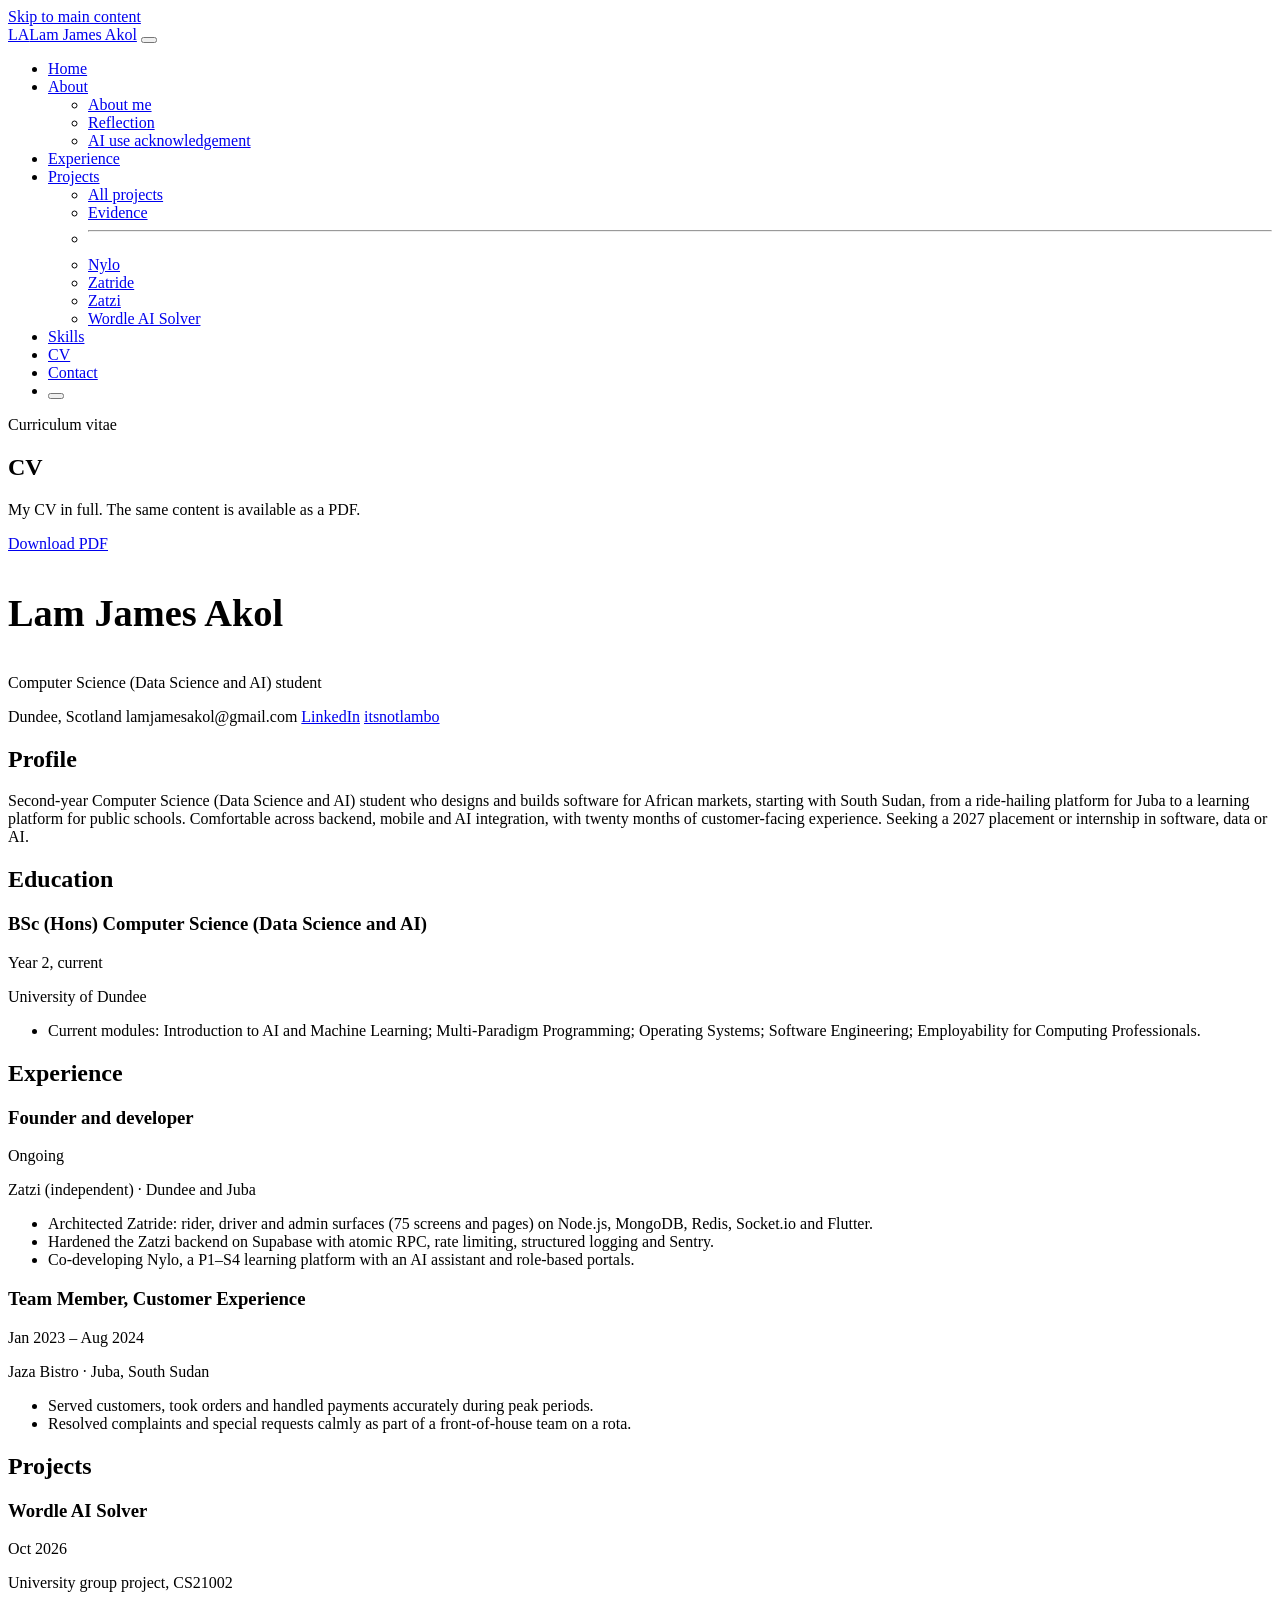
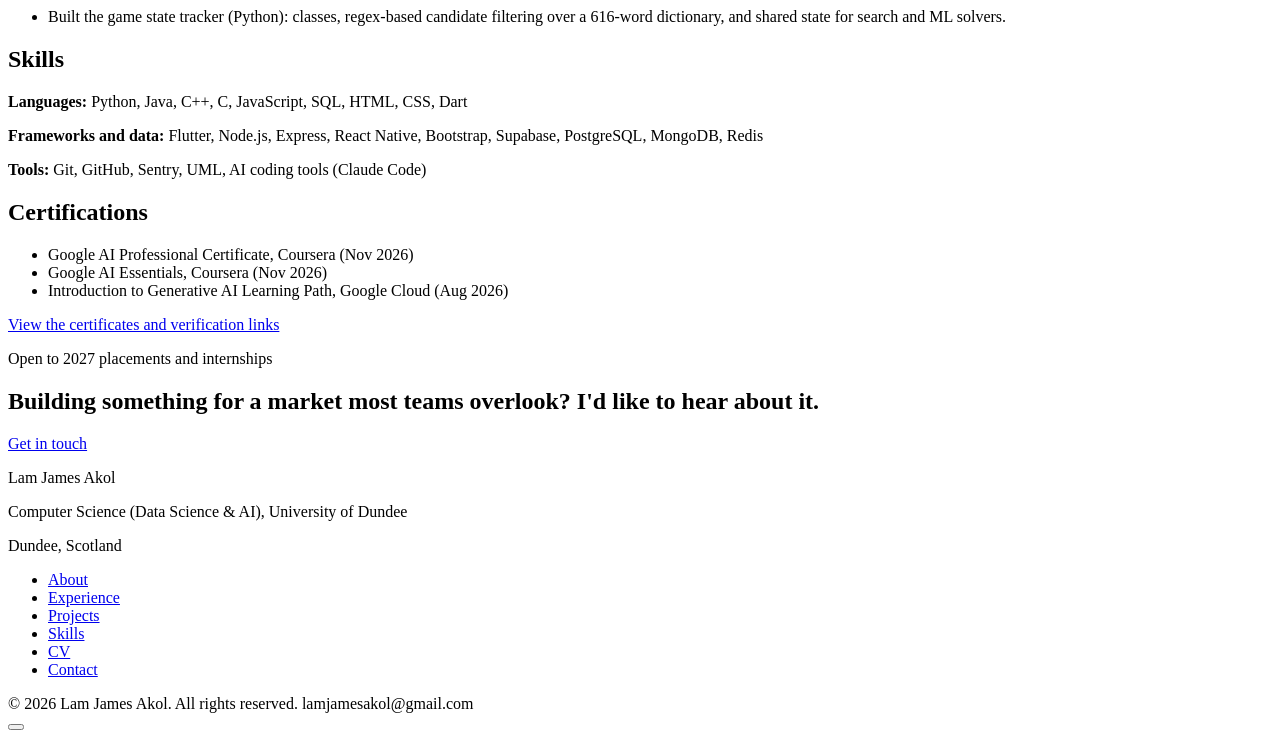
==== cv.html @ 2f4d74fc "Add experience, skills (with certificates) and CV pages Co-Authored-By: Claude Sonnet 5.5 <noreply@a" ====
<!DOCTYPE html>
<html lang="en" data-bs-theme="dark">
<head>
<meta charset="utf-8">
<meta name="viewport" content="width=device-width, initial-scale=1">
<meta name="description" content="CV of Lam James Akol, Computer Science (Data Science and AI) student at the University of Dundee.">
<meta name="author" content="Lam James Akol">
<title>CV | Lam James Akol</title>
<script>try{var t=localStorage.getItem('theme');if(t==='light'||t==='dark')document.documentElement.setAttribute('data-bs-theme',t);}catch(e){}</script>
<link rel="icon" href="images/favicon.svg" type="image/svg+xml">
<link rel="preconnect" href="https://fonts.googleapis.com">
<link rel="preconnect" href="https://fonts.gstatic.com" crossorigin>
<link rel="stylesheet" href="https://fonts.googleapis.com/css2?family=Archivo:wght@500;600;700;800&amp;family=Inter:wght@400;500;600&amp;family=JetBrains+Mono:wght@400;500&amp;display=swap">
<link rel="stylesheet" href="vendor/bootstrap/bootstrap.min.css">
<link rel="stylesheet" href="vendor/fontawesome/css/all.min.css">
<link rel="stylesheet" href="css/style.css">
</head>
<body>
<a class="skip-link" href="#main-content">Skip to main content</a>
<div class="visually-hidden" id="themeAnnouncement" aria-live="polite"></div>
<div class="scroll-progress" id="scrollProgress" role="progressbar" aria-label="Page scroll progress" aria-valuemin="0" aria-valuemax="100" aria-valuenow="0"></div>

<header>
  <nav class="navbar navbar-expand-lg fixed-top site-nav" aria-label="Main">
    <div class="container">
      <a class="brand" href="index.html"><span class="brand-mark" aria-hidden="true">LA</span>Lam James Akol</a>
      <button class="navbar-toggler" type="button" data-bs-toggle="collapse" data-bs-target="#mainNav" aria-controls="mainNav" aria-expanded="false" aria-label="Toggle navigation" title="Toggle navigation">
        <i class="fa-solid fa-bars" aria-hidden="true"></i>
      </button>
      <div class="collapse navbar-collapse" id="mainNav">
        <ul class="navbar-nav ms-auto align-items-lg-center gap-lg-1">
          <li class="nav-item"><a class="nav-link" href="index.html">Home</a></li>
          <li class="nav-item dropdown">
            <a class="nav-link dropdown-toggle" href="about.html" role="button" data-bs-toggle="dropdown" aria-expanded="false">About</a>
            <ul class="dropdown-menu">
              <li><a class="dropdown-item" href="about.html">About me</a></li>
              <li><a class="dropdown-item" href="about.html#reflection">Reflection</a></li>
              <li><a class="dropdown-item" href="about.html#ai-acknowledgement">AI use acknowledgement</a></li>
            </ul>
          </li>
          <li class="nav-item"><a class="nav-link" href="work-experience.html">Experience</a></li>
          <li class="nav-item dropdown">
            <a class="nav-link dropdown-toggle" href="projects.html" role="button" data-bs-toggle="dropdown" aria-expanded="false">Projects</a>
            <ul class="dropdown-menu">
              <li><a class="dropdown-item" href="projects.html">All projects</a></li>
              <li><a class="dropdown-item" href="projects.html#evidence">Evidence</a></li>
              <li><hr class="dropdown-divider"></li>
            <li><a class="dropdown-item" href="nylo.html">Nylo</a></li>
            <li><a class="dropdown-item" href="zatride.html">Zatride</a></li>
            <li><a class="dropdown-item" href="zatzi.html">Zatzi</a></li>
            <li><a class="dropdown-item" href="wordle-ai-solver.html">Wordle AI Solver</a></li>
            </ul>
          </li>
          <li class="nav-item"><a class="nav-link" href="skills.html">Skills</a></li>
          <li class="nav-item"><a class="nav-link active" aria-current="page" href="cv.html">CV</a></li>
          <li class="nav-item"><a class="nav-link" href="contact.html">Contact</a></li>
          <li class="nav-item ms-lg-2 mt-2 mt-lg-0">
            <button class="theme-toggle" id="themeToggle" type="button" aria-label="Switch to light mode" title="Switch to light mode"><i class="fa-solid fa-sun" aria-hidden="true"></i></button>
          </li>
        </ul>
      </div>
    </div>
  </nav>
</header>

<main id="main-content">

  <section class="page-head">
    <div class="container">
      
      <p class="eyebrow">Curriculum vitae</p>
      <h1>CV</h1>
      <p class="lead-custom">My CV in full. The same content is available as a PDF.</p>
    </div>
  </section>

  <section class="section">
    <div class="container">
      <div class="row justify-content-center">
        <div class="col-lg-10">
          <p class="mb-4"><a class="btn btn-gold" href="assets/Lam_James_Akol_CV.pdf" download><i class="fa-solid fa-download me-2" aria-hidden="true"></i>Download PDF</a></p>
          <article class="cv-sheet reveal">
            <header>
              <h1 class="h2 mb-1" style="font-size:clamp(1.8rem,4vw,2.4rem)">Lam James Akol</h1>
              <p class="text-accent mono mb-3">Computer Science (Data Science and AI) student</p>
              <div class="cv-contact">
                <span><i class="fa-solid fa-location-dot me-1" aria-hidden="true"></i>Dundee, Scotland</span>
                <span><i class="fa-solid fa-envelope me-1" aria-hidden="true"></i>lamjamesakol@gmail.com</span>
                <a href="https://www.linkedin.com/in/lam-james-akol-zakayo-65b657388/" target="_blank" rel="noopener noreferrer"><i class="fa-brands fa-linkedin-in me-1" aria-hidden="true"></i>LinkedIn</a>
                <a href="https://github.com/itsnotlambo" target="_blank" rel="noopener noreferrer"><i class="fa-brands fa-github me-1" aria-hidden="true"></i>itsnotlambo</a>
              </div>
            </header>

            <h2>Profile</h2>
            <p>Second-year Computer Science (Data Science and AI) student who designs and builds software for African markets, starting with South Sudan, from a ride-hailing platform for Juba to a learning platform for public schools. Comfortable across backend, mobile and AI integration, with twenty months of customer-facing experience. Seeking a 2027 placement or internship in software, data or AI.</p>

            <h2>Education</h2>
            <div class="cv-entry">
              <div class="cv-entry-head"><h3>BSc (Hons) Computer Science (Data Science and AI)</h3><span class="when">Year 2, current</span></div>
              <p class="org">University of Dundee</p>
              <ul><li>Current modules: Introduction to AI and Machine Learning; Multi-Paradigm Programming; Operating Systems; Software Engineering; Employability for Computing Professionals.</li></ul>
            </div>

            <h2>Experience</h2>
            <div class="cv-entry">
              <div class="cv-entry-head"><h3>Founder and developer</h3><span class="when">Ongoing</span></div>
              <p class="org">Zatzi (independent) · Dundee and Juba</p>
              <ul>
                <li>Architected Zatride: rider, driver and admin surfaces (75 screens and pages) on Node.js, MongoDB, Redis, Socket.io and Flutter.</li>
                <li>Hardened the Zatzi backend on Supabase with atomic RPC, rate limiting, structured logging and Sentry.</li>
                <li>Co-developing Nylo, a P1–S4 learning platform with an AI assistant and role-based portals.</li>
              </ul>
            </div>
            <div class="cv-entry">
              <div class="cv-entry-head"><h3>Team Member, Customer Experience</h3><span class="when">Jan 2023 – Aug 2024</span></div>
              <p class="org">Jaza Bistro · Juba, South Sudan</p>
              <ul>
                <li>Served customers, took orders and handled payments accurately during peak periods.</li>
                <li>Resolved complaints and special requests calmly as part of a front-of-house team on a rota.</li>
              </ul>
            </div>

            <h2>Projects</h2>
            <div class="cv-entry">
              <div class="cv-entry-head"><h3>Wordle AI Solver</h3><span class="when">Oct 2026</span></div>
              <p class="org">University group project, CS21002</p>
              <ul><li>Built the game state tracker (Python): classes, regex-based candidate filtering over a 616-word dictionary, and shared state for search and ML solvers.</li></ul>
            </div>
            <h2>Skills</h2>
            <p class="mb-1"><strong>Languages:</strong> Python, Java, C++, C, JavaScript, SQL, HTML, CSS, Dart</p>
            <p class="mb-1"><strong>Frameworks and data:</strong> Flutter, Node.js, Express, React Native, Bootstrap, Supabase, PostgreSQL, MongoDB, Redis</p>
            <p class="mb-0"><strong>Tools:</strong> Git, GitHub, Sentry, UML, AI coding tools (Claude Code)</p>

            <h2>Certifications</h2>
            <ul class="mb-0">
              <li>Google AI Professional Certificate, Coursera (Nov 2026)</li>
              <li>Google AI Essentials, Coursera (Nov 2026)</li>
              <li>Introduction to Generative AI Learning Path, Google Cloud (Aug 2026)</li>
            </ul>
            <p class="mt-3 mb-0"><a href="skills.html#certifications">View the certificates and verification links</a></p>
          </article>
        </div>
      </div>
    </div>
  </section>

  <section class="cta-band">
    <div class="container">
      <div class="row align-items-center g-4">
        <div class="col-lg-8">
          <p class="eyebrow">Open to 2027 placements and internships</p>
          <h2 class="mb-0">Building something for a market most teams overlook? I'd like to hear about it.</h2>
        </div>
        <div class="col-lg-4 text-lg-end">
          <a class="btn btn-gold" href="contact.html"><i class="fa-solid fa-paper-plane me-2" aria-hidden="true"></i>Get in touch</a>
        </div>
      </div>
    </div>
  </section>

</main>

<footer class="site-footer">
  <div class="container">
    <div class="row g-4 align-items-start">
      <div class="col-md-5">
        <p class="footer-name mb-1">Lam James Akol</p>
        <p class="text-muted-custom mb-1">Computer Science (Data Science &amp; AI), University of Dundee</p>
        <p class="text-muted-custom mb-0"><i class="fa-solid fa-location-dot me-2" aria-hidden="true"></i>Dundee, Scotland</p>
      </div>
      <div class="col-md-4">
        <ul class="footer-links">
          <li><a href="about.html">About</a></li>
          <li><a href="work-experience.html">Experience</a></li>
          <li><a href="projects.html">Projects</a></li>
          <li><a href="skills.html">Skills</a></li>
          <li><a href="cv.html">CV</a></li>
          <li><a href="contact.html">Contact</a></li>
        </ul>
      </div>
      <div class="col-md-3">
        <div class="social-links justify-content-md-end">
          <a href="https://www.linkedin.com/in/lam-james-akol-zakayo-65b657388/" target="_blank" rel="noopener noreferrer" aria-label="LinkedIn profile" title="LinkedIn"><i class="fa-brands fa-linkedin-in" aria-hidden="true"></i></a>
          <a href="https://github.com/itsnotlambo" target="_blank" rel="noopener noreferrer" aria-label="GitHub profile" title="GitHub"><i class="fa-brands fa-github" aria-hidden="true"></i></a>
          <a href="contact.html" aria-label="Contact page" title="Contact"><i class="fa-solid fa-envelope" aria-hidden="true"></i></a>
        </div>
      </div>
    </div>
    <div class="footer-bottom d-flex flex-wrap justify-content-between gap-2">
      <span>&copy; <span id="year">2026</span> Lam James Akol. All rights reserved.</span>
      <span>lamjamesakol@gmail.com</span>
    </div>
  </div>
</footer>

<button class="back-to-top" id="backToTop" type="button" aria-label="Back to top" title="Back to top"><i class="fa-solid fa-arrow-up" aria-hidden="true"></i></button>

<script src="vendor/bootstrap/bootstrap.bundle.min.js"></script>
<script src="js/main.js"></script>
</body>
</html>
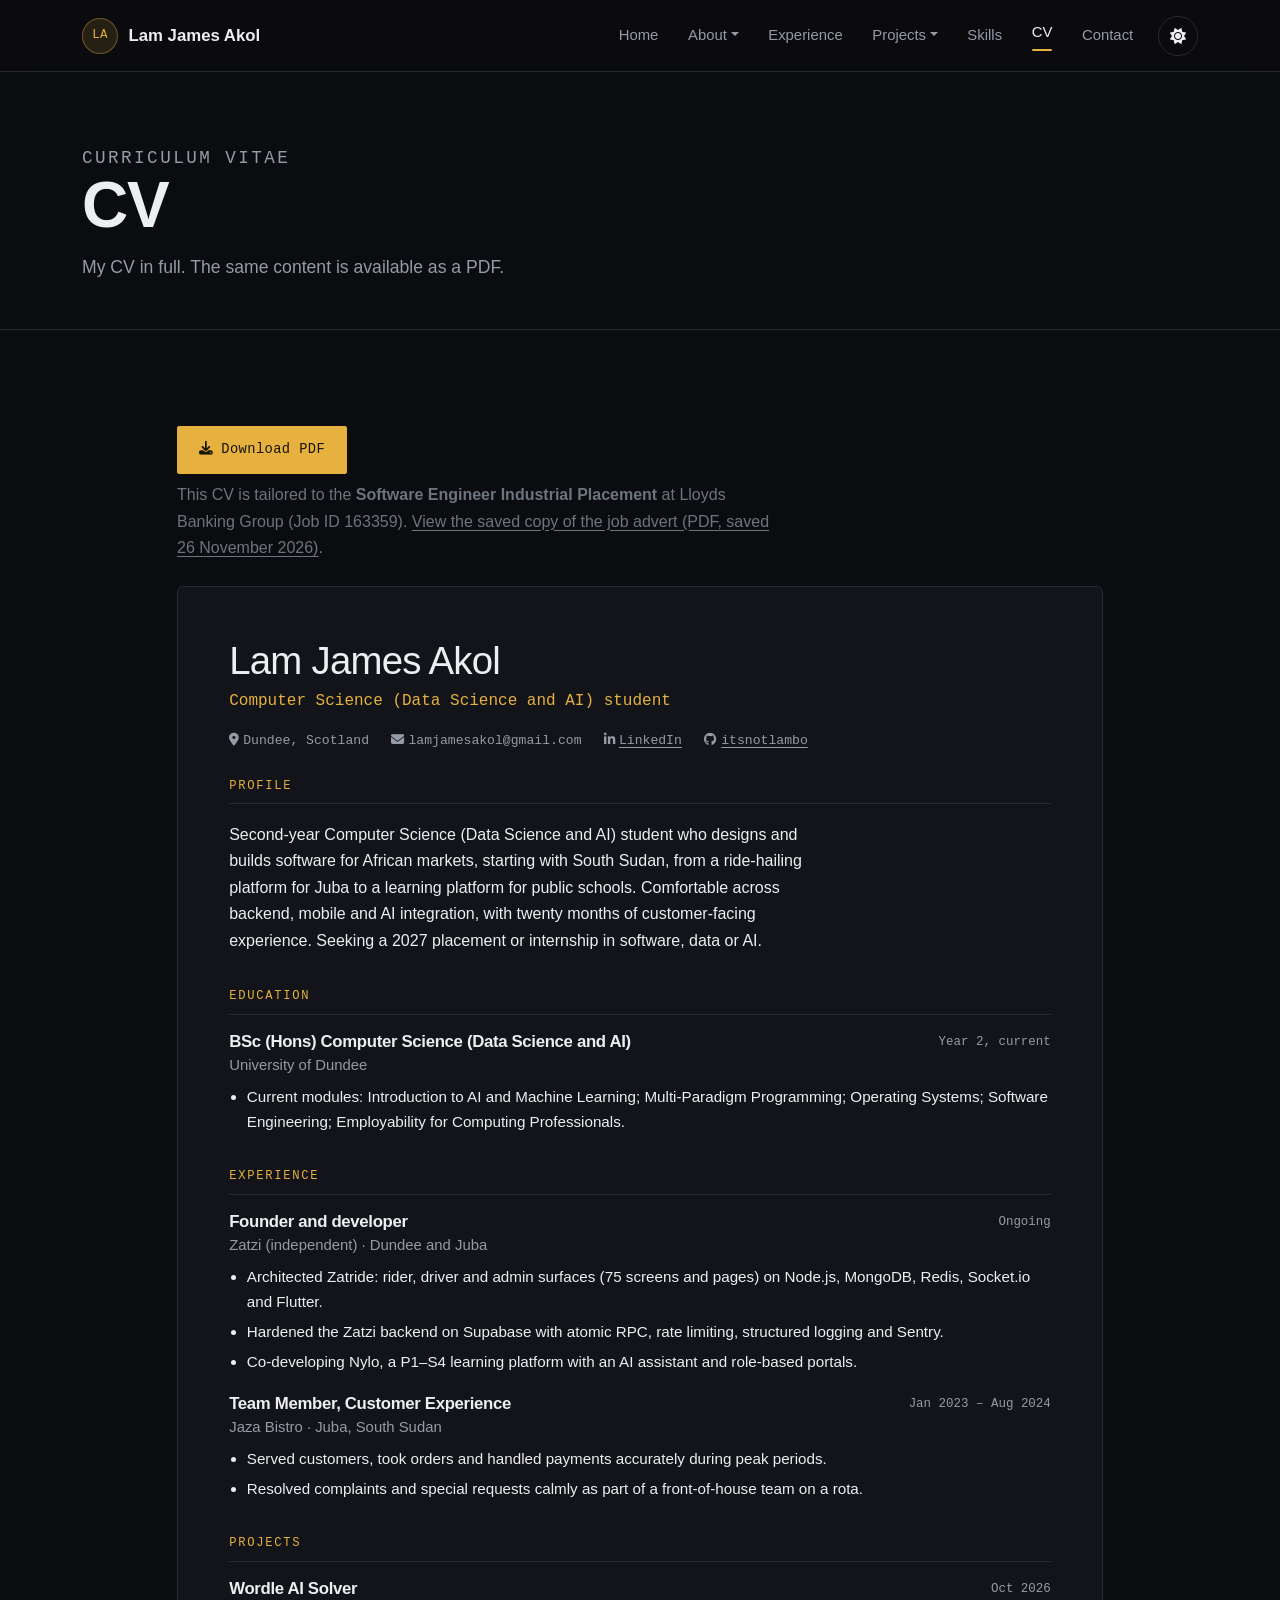
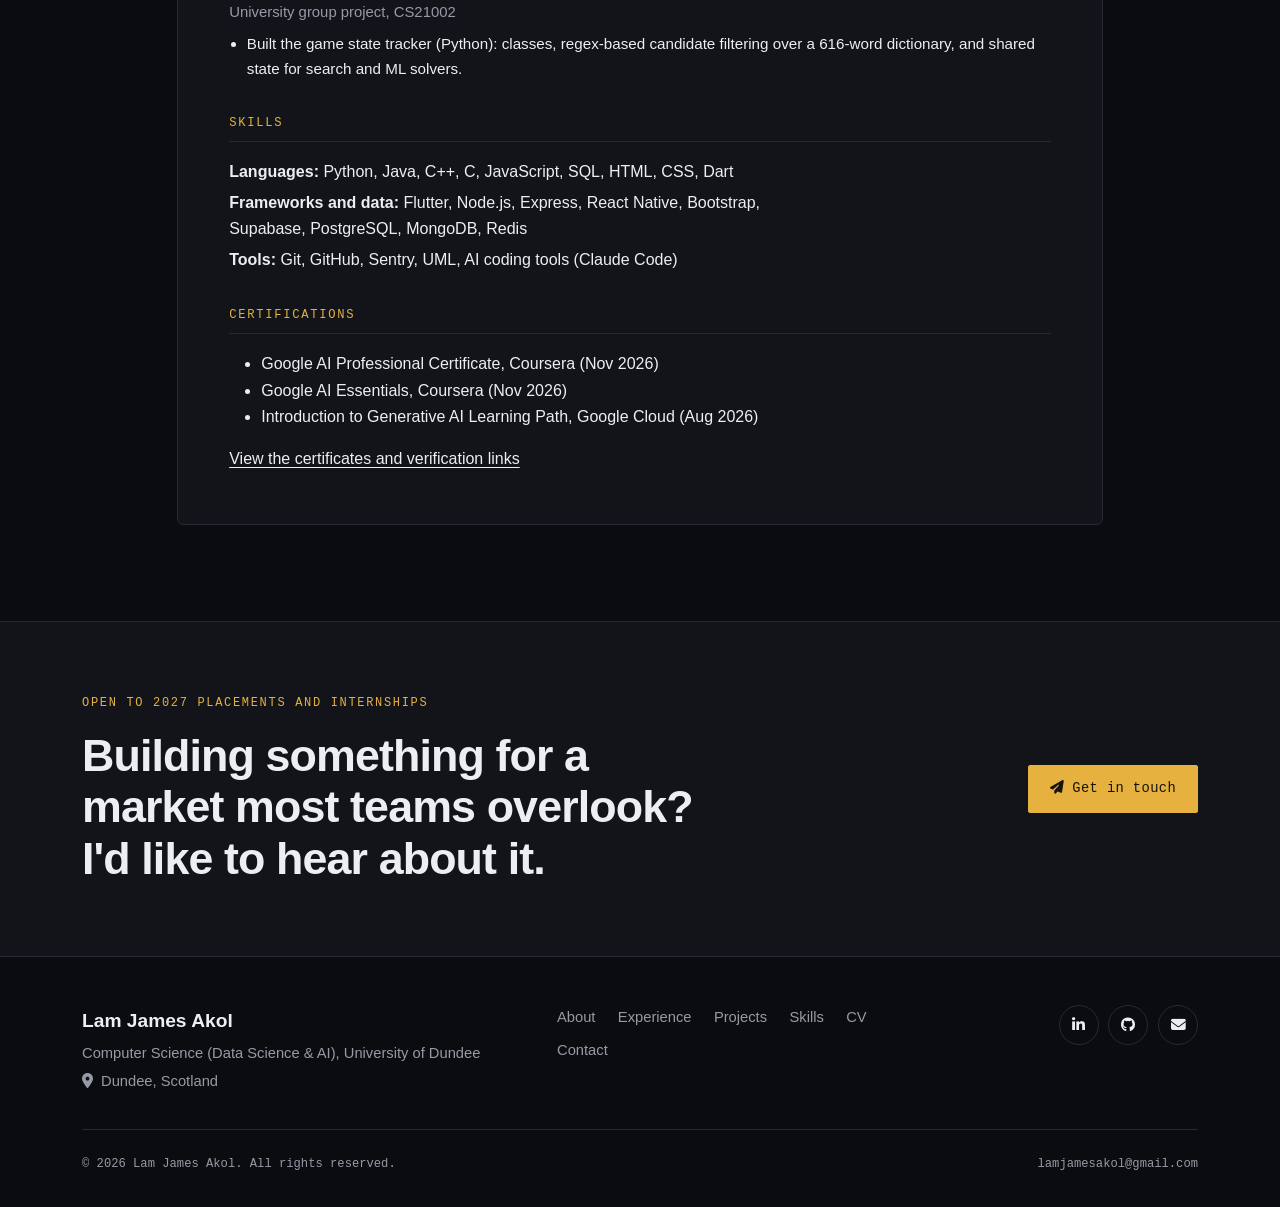
==== commit c71aba46: "Add saved copy of the Lloyds job advert and link it from the CV page Co-Authored-By: Claude Sonnet 5" ====
--- a/cv.html
+++ b/cv.html
@@ -78,7 +78,8 @@
     <div class="container">
       <div class="row justify-content-center">
         <div class="col-lg-10">
-          <p class="mb-4"><a class="btn btn-gold" href="assets/Lam_James_Akol_CV.pdf" download><i class="fa-solid fa-download me-2" aria-hidden="true"></i>Download PDF</a></p>
+          <p class="mb-2"><a class="btn btn-gold" href="assets/Lam_James_Akol_CV.pdf" download><i class="fa-solid fa-download me-2" aria-hidden="true"></i>Download PDF</a></p>
+          <p class="mb-4 text-secondary">This CV is tailored to the <strong>Software Engineer Industrial Placement</strong> at Lloyds Banking Group (Job ID 163359). <a href="assets/Lloyds_Software_Engineer_Industrial_Placement_Job_Advert.pdf" target="_blank" rel="noopener">View the saved copy of the job advert (PDF, saved 26 November 2026)</a>.</p>
           <article class="cv-sheet reveal">
             <header>
               <h1 class="h2 mb-1" style="font-size:clamp(1.8rem,4vw,2.4rem)">Lam James Akol</h1>
--- a/css/style.css
+++ b/css/style.css
@@ -0,0 +1,1074 @@
+/* =====================================================================
+   Lam James Akol — Portfolio
+   Shared stylesheet. Builds on Bootstrap 5.3.3 (vendor/bootstrap).
+
+   Contents
+   1.  Design tokens (dark default, light theme)
+   2.  Bootstrap overrides
+   3.  Base and typography
+   4.  Accessibility helpers
+   5.  Navigation
+   6.  Buttons and chips
+   7.  Hero
+   8.  Stats strip
+   9.  Section headings
+   10. Project cards and filter
+   11. Case study pages
+   12. Timeline (work experience)
+   13. Skills
+   14. CV
+   15. Contact
+   16. Footer, back-to-top, scroll progress
+   17. Scroll reveal animation
+   18. Breakpoints
+   19. Reduced motion and print
+   ===================================================================== */
+
+
+/* 1. DESIGN TOKENS ---------------------------------------------------- */
+/* Dark is the default theme. JS sets data-bs-theme on <html>.            */
+:root,
+[data-bs-theme="dark"] {
+  --ink: #0B0C0F;
+  --surface: #121419;
+  --surface-2: #181B21;
+  --line: #262A32;
+  --fg: #EDEEF1;
+  --muted: #959BA6;
+  --accent: #E6B13E;          /* gold, from the star on the South Sudanese flag */
+  --accent-strong: #F0C258;
+  --accent-text: #E6B13E;     /* accent used for small text */
+  --accent-soft: rgba(230, 177, 62, 0.13);
+  --accent-border: rgba(230, 177, 62, 0.38);
+  --on-accent: #17140B;
+  --nav-bg: rgba(11, 12, 15, 0.82);
+  --shadow: 0 18px 40px rgba(0, 0, 0, 0.45);
+
+  --font-display: "Archivo", "Helvetica Neue", Arial, sans-serif;
+  --font-body: "Inter", "Helvetica Neue", Arial, sans-serif;
+  --font-mono: "JetBrains Mono", ui-monospace, "SF Mono", Menlo, Consolas, monospace;
+
+  --space-section: 6rem;
+  --radius-sm: 2px;
+  --radius-md: 6px;
+  --radius-full: 999px;
+  --ease: cubic-bezier(.2, .7, .2, 1);
+  --nav-height: 72px;
+}
+
+[data-bs-theme="light"] {
+  --ink: #F7F6F2;
+  --surface: #FFFFFF;
+  --surface-2: #F0EEE8;
+  --line: #DEDBD2;
+  --fg: #16171B;
+  --muted: #5D626C;
+  --accent: #C8901A;
+  --accent-strong: #B07C10;
+  --accent-text: #8A5F00;     /* darker gold so small text passes contrast on light */
+  --accent-soft: rgba(200, 144, 26, 0.12);
+  --accent-border: rgba(160, 112, 10, 0.42);
+  --on-accent: #17140B;
+  --nav-bg: rgba(247, 246, 242, 0.86);
+  --shadow: 0 16px 34px rgba(30, 28, 20, 0.12);
+}
+
+
+/* 2. BOOTSTRAP OVERRIDES ---------------------------------------------- */
+/* Map Bootstrap's own variables onto the design tokens, so its components
+   (cards, forms, dropdowns, alerts) follow the theme automatically. */
+:root,
+[data-bs-theme="dark"],
+[data-bs-theme="light"] {
+  --bs-body-bg: var(--ink);
+  --bs-body-color: var(--fg);
+  --bs-body-font-family: var(--font-body);
+  --bs-secondary-color: var(--muted);
+  --bs-border-color: var(--line);
+  --bs-emphasis-color: var(--fg);
+  --bs-heading-color: var(--fg);
+  --bs-link-color: var(--fg);
+  --bs-link-color-rgb: inherit;
+  --bs-link-hover-color: var(--accent-text);
+  --bs-tertiary-bg: var(--surface-2);
+  --bs-secondary-bg: var(--surface);
+  --bs-card-bg: var(--surface);
+  --bs-border-radius: var(--radius-md);
+  --bs-focus-ring-color: var(--accent-border);
+}
+
+.card {
+  --bs-card-bg: var(--surface);
+  --bs-card-border-color: var(--line);
+  --bs-card-border-radius: var(--radius-md);
+  --bs-card-color: var(--fg);
+}
+
+.dropdown-menu {
+  --bs-dropdown-bg: var(--surface);
+  --bs-dropdown-border-color: var(--line);
+  --bs-dropdown-link-color: var(--fg);
+  --bs-dropdown-link-hover-bg: var(--accent-soft);
+  --bs-dropdown-link-hover-color: var(--fg);
+  --bs-dropdown-link-active-bg: var(--accent);
+  --bs-dropdown-link-active-color: var(--on-accent);
+  --bs-dropdown-border-radius: var(--radius-md);
+  font-size: .94rem;
+  padding: .4rem;
+}
+.dropdown-item { border-radius: var(--radius-sm); padding: .5rem .8rem; }
+
+.form-control {
+  background: var(--surface-2);
+  border-color: var(--line);
+  color: var(--fg);
+  border-radius: var(--radius-sm);
+}
+.form-control:focus {
+  background: var(--surface-2);
+  color: var(--fg);
+  border-color: var(--accent);
+  box-shadow: 0 0 0 .2rem var(--accent-soft);
+}
+.form-control::placeholder { color: var(--muted); opacity: .8; }
+.form-floating > label { color: var(--muted); }
+.form-floating > .form-control:focus ~ label,
+.form-floating > .form-control:not(:placeholder-shown) ~ label { color: var(--muted); }
+.form-floating > .form-control:focus ~ label::after,
+.form-floating > .form-control:not(:placeholder-shown) ~ label::after { background: transparent; }
+
+.alert-success {
+  --bs-alert-bg: var(--accent-soft);
+  --bs-alert-border-color: var(--accent-border);
+  --bs-alert-color: var(--fg);
+}
+
+
+/* 3. BASE AND TYPOGRAPHY ---------------------------------------------- */
+html { scroll-behavior: smooth; scroll-padding-top: calc(var(--nav-height) + 16px); }
+
+body {
+  background: var(--ink);
+  color: var(--fg);
+  font-family: var(--font-body);
+  font-size: 1rem;
+  line-height: 1.65;
+  -webkit-font-smoothing: antialiased;
+  transition: background-color .25s ease, color .25s ease;
+}
+
+main { padding-top: var(--nav-height); }
+
+h1, h2, h3, h4, .display-font {
+  font-family: var(--font-display);
+  letter-spacing: -0.02em;
+  text-wrap: balance;
+}
+h1 { font-weight: 800; line-height: 1; }
+h2 { font-weight: 700; line-height: 1.15; }
+h3 { font-weight: 600; line-height: 1.25; }
+
+p { max-width: 68ch; }
+a { text-underline-offset: 3px; }
+
+.eyebrow {
+  font-family: var(--font-mono);
+  font-size: .75rem;
+  letter-spacing: .14em;
+  text-transform: uppercase;
+  color: var(--accent-text);
+  margin-bottom: 1rem;
+}
+
+.text-muted-custom { color: var(--muted); }
+.text-accent { color: var(--accent-text); }
+.lead-custom { font-size: clamp(1.05rem, 1.8vw, 1.25rem); line-height: 1.6; }
+.mono { font-family: var(--font-mono); }
+
+.section { padding-block: var(--space-section); }
+.section + .section { border-top: 1px solid var(--line); }
+.bg-surface { background: var(--surface); }
+
+
+/* 4. ACCESSIBILITY HELPERS -------------------------------------------- */
+.skip-link {
+  position: absolute;
+  left: 1rem;
+  top: -100px;
+  z-index: 2000;
+  background: var(--accent);
+  color: var(--on-accent);
+  padding: .6rem 1rem;
+  border-radius: var(--radius-sm);
+  font-weight: 600;
+  text-decoration: none;
+}
+.skip-link:focus { top: 1rem; }
+
+:focus-visible {
+  outline: 2px solid var(--accent);
+  outline-offset: 3px;
+}
+
+
+/* 5. NAVIGATION ------------------------------------------------------- */
+.site-nav {
+  min-height: var(--nav-height);
+  background: var(--nav-bg);
+  backdrop-filter: blur(16px) saturate(140%);
+  -webkit-backdrop-filter: blur(16px) saturate(140%);
+  border-bottom: 1px solid var(--line);
+}
+
+.brand {
+  display: flex;
+  align-items: center;
+  gap: .65rem;
+  font-family: var(--font-display);
+  font-weight: 700;
+  font-size: 1.05rem;
+  color: var(--fg);
+  text-decoration: none;
+}
+.brand:hover { color: var(--fg); }
+.brand-mark {
+  display: inline-grid;
+  place-items: center;
+  width: 36px;
+  height: 36px;
+  border-radius: 50%;
+  border: 1px solid var(--accent-border);
+  background: var(--accent-soft);
+  color: var(--accent-text);
+  font-family: var(--font-mono);
+  font-size: .78rem;
+  font-weight: 500;
+  letter-spacing: .02em;
+}
+
+.site-nav .nav-link {
+  color: var(--muted);
+  font-size: .93rem;
+  font-weight: 500;
+  padding: .5rem .8rem !important;
+  border-radius: var(--radius-sm);
+  transition: color .15s ease;
+}
+.site-nav .nav-link:hover,
+.site-nav .nav-link:focus-visible,
+.site-nav .nav-link.show { color: var(--fg); }
+.site-nav .nav-link.active,
+.site-nav .nav-link[aria-current="page"] { color: var(--fg); }
+.site-nav .nav-link.active::after {
+  content: "";
+  display: block;
+  height: 2px;
+  margin-top: 4px;
+  background: var(--accent);
+  border-radius: 2px;
+}
+
+.navbar-toggler {
+  border-color: var(--line);
+  color: var(--fg);
+  padding: .4rem .6rem;
+}
+.navbar-toggler:focus { box-shadow: 0 0 0 .2rem var(--accent-soft); }
+.navbar-toggler i { font-size: 1.15rem; }
+
+.theme-toggle {
+  display: inline-grid;
+  place-items: center;
+  width: 40px;
+  height: 40px;
+  border-radius: 50%;
+  border: 1px solid var(--line);
+  background: transparent;
+  color: var(--fg);
+  transition: border-color .15s ease, color .15s ease, transform .3s var(--ease);
+}
+.theme-toggle:hover { border-color: var(--accent); color: var(--accent-text); transform: rotate(-18deg); }
+
+
+/* 6. BUTTONS AND CHIPS ------------------------------------------------ */
+.btn-gold,
+.btn-line {
+  font-family: var(--font-mono);
+  font-size: .86rem;
+  letter-spacing: .03em;
+  border-radius: var(--radius-sm);
+  padding: .8rem 1.3rem;
+  transition: background-color .18s ease, border-color .18s ease, color .18s ease, transform .18s var(--ease);
+}
+.btn-gold {
+  background: var(--accent);
+  border: 1px solid var(--accent);
+  color: var(--on-accent);
+  font-weight: 500;
+}
+.btn-gold:hover,
+.btn-gold:focus-visible {
+  background: var(--accent-strong);
+  border-color: var(--accent-strong);
+  color: var(--on-accent);
+  transform: translateY(-2px);
+}
+.btn-line {
+  background: transparent;
+  border: 1px solid var(--line);
+  color: var(--fg);
+}
+.btn-line:hover,
+.btn-line:focus-visible {
+  border-color: var(--accent);
+  color: var(--accent-text);
+  transform: translateY(-2px);
+}
+
+.chip {
+  display: inline-block;
+  font-family: var(--font-mono);
+  font-size: .72rem;
+  color: var(--muted);
+  background: var(--surface-2);
+  border: 1px solid var(--line);
+  border-radius: var(--radius-sm);
+  padding: .22rem .55rem;
+  white-space: nowrap;
+}
+
+.status-pill {
+  display: inline-flex;
+  align-items: center;
+  gap: .5rem;
+  font-family: var(--font-mono);
+  font-size: .72rem;
+  letter-spacing: .07em;
+  text-transform: uppercase;
+  color: var(--accent-text);
+  border: 1px solid var(--accent-border);
+  background: var(--accent-soft);
+  border-radius: var(--radius-full);
+  padding: .3rem .8rem;
+  white-space: nowrap;
+}
+.status-dot {
+  width: 7px;
+  height: 7px;
+  border-radius: 50%;
+  background: var(--accent);
+  flex: none;
+  animation: pulse 2.4s ease-in-out infinite;
+}
+@keyframes pulse {
+  0%, 100% { box-shadow: 0 0 0 0 var(--accent-border); }
+  50% { box-shadow: 0 0 0 6px transparent; }
+}
+
+
+/* 7. HERO ------------------------------------------------------------- */
+.hero {
+  position: relative;
+  padding-block: 5.5rem 4.5rem;
+  overflow: hidden;
+}
+/* A faint survey grid, cropped by a radial mask. Decorative only. */
+.hero::before {
+  content: "";
+  position: absolute;
+  inset: 0;
+  background-image:
+    linear-gradient(var(--line) 1px, transparent 1px),
+    linear-gradient(90deg, var(--line) 1px, transparent 1px);
+  background-size: 56px 56px;
+  -webkit-mask-image: radial-gradient(ellipse 70% 60% at 75% 40%, #000 0%, transparent 70%);
+          mask-image: radial-gradient(ellipse 70% 60% at 75% 40%, #000 0%, transparent 70%);
+  opacity: .55;
+  pointer-events: none;
+}
+.hero > .container { position: relative; }
+
+.hero h1 {
+  font-size: clamp(2.8rem, 7.5vw, 5.4rem);
+  letter-spacing: -0.035em;
+  margin: 1.5rem 0 1rem;
+}
+.hero-role {
+  font-family: var(--font-mono);
+  font-size: clamp(.95rem, 1.6vw, 1.12rem);
+  color: var(--accent-text);
+  min-height: 1.7em;
+  margin-bottom: 1.5rem;
+}
+.typing-caret {
+  display: inline-block;
+  width: .55ch;
+  height: 1.1em;
+  margin-left: 2px;
+  vertical-align: -0.18em;
+  background: var(--accent);
+  animation: blink 1s steps(1) infinite;
+}
+@keyframes blink { 50% { opacity: 0; } }
+
+.portrait {
+  position: relative;
+  width: min(340px, 100%);
+  aspect-ratio: 1;
+  margin-inline: auto;
+}
+.portrait img {
+  width: 100%;
+  height: 100%;
+  object-fit: cover;
+  border-radius: 50%;
+  position: relative;
+  z-index: 1;
+}
+.portrait::before,
+.portrait::after {
+  content: "";
+  position: absolute;
+  border-radius: 50%;
+  pointer-events: none;
+}
+.portrait::before { inset: -14px; border: 1px solid var(--line); }
+.portrait::after {
+  inset: -28px;
+  border: 1px dashed var(--accent-border);
+  animation: orbit 60s linear infinite;
+}
+@keyframes orbit { to { transform: rotate(360deg); } }
+
+.portrait-tag {
+  position: absolute;
+  z-index: 2;
+  right: -6px;
+  bottom: 12%;
+  background: var(--surface);
+  border: 1px solid var(--line);
+  border-radius: var(--radius-sm);
+  padding: .45rem .7rem;
+  font-family: var(--font-mono);
+  font-size: .72rem;
+  color: var(--muted);
+  box-shadow: var(--shadow);
+}
+.portrait-tag strong { color: var(--fg); font-weight: 500; }
+
+
+/* 8. STATS STRIP ------------------------------------------------------ */
+.stats {
+  display: grid;
+  grid-template-columns: repeat(4, minmax(0, 1fr));
+  border: 1px solid var(--line);
+  background: var(--line);
+  gap: 1px;
+}
+.stat { background: var(--ink); padding: 1.6rem 1.4rem; }
+.stat-number {
+  font-family: var(--font-display);
+  font-weight: 800;
+  font-size: clamp(2rem, 4vw, 2.7rem);
+  letter-spacing: -0.03em;
+  line-height: 1;
+  font-variant-numeric: tabular-nums;
+}
+.stat-number .suffix { color: var(--accent-text); }
+.stat-label { color: var(--muted); font-size: .9rem; margin-top: .5rem; line-height: 1.4; }
+
+
+/* 9. SECTION HEADINGS ------------------------------------------------- */
+.section-head { margin-bottom: 2.75rem; }
+.section-head h2 { font-size: clamp(1.8rem, 4vw, 2.6rem); margin-bottom: .75rem; }
+.section-head p { color: var(--muted); margin-bottom: 0; }
+
+.page-head { padding-block: 4.5rem 3rem; border-bottom: 1px solid var(--line); }
+.page-head h1 { font-size: clamp(2.4rem, 6vw, 4rem); margin-bottom: 1rem; }
+.page-head p { color: var(--muted); font-size: 1.1rem; margin-bottom: 0; }
+
+.breadcrumb {
+  --bs-breadcrumb-divider-color: var(--muted);
+  --bs-breadcrumb-item-active-color: var(--muted);
+  font-family: var(--font-mono);
+  font-size: .78rem;
+  margin-bottom: 1.25rem;
+}
+.breadcrumb a { color: var(--muted); text-decoration: none; }
+.breadcrumb a:hover { color: var(--accent-text); }
+
+
+/* 10. PROJECT CARDS AND FILTER ---------------------------------------- */
+/* One repeatable pattern: copy a .col block in projects.html to add a project. */
+.project-card {
+  height: 100%;
+  background: var(--surface);
+  border: 1px solid var(--line);
+  border-radius: var(--radius-md);
+  overflow: hidden;
+  transition: transform .3s var(--ease), border-color .3s ease, box-shadow .3s ease;
+}
+.project-card:hover,
+.project-card:focus-within {
+  transform: translateY(-6px);
+  border-color: var(--accent-border);
+  box-shadow: var(--shadow);
+}
+
+/* Visual header: a typographic plate in place of a screenshot. */
+.project-plate {
+  position: relative;
+  aspect-ratio: 16 / 8;
+  max-width: 100%;
+  padding: 1.25rem;
+  display: flex;
+  flex-direction: column;
+  justify-content: space-between;
+  background:
+    radial-gradient(circle at 85% 20%, var(--accent-soft), transparent 55%),
+    var(--surface-2);
+  border-bottom: 1px solid var(--line);
+  overflow: hidden;
+}
+.project-plate .plate-icon {
+  font-size: 1.6rem;
+  color: var(--accent-text);
+}
+.project-plate .plate-code {
+  font-family: var(--font-mono);
+  font-size: .72rem;
+  letter-spacing: .1em;
+  text-transform: uppercase;
+  color: var(--muted);
+}
+.project-plate .plate-mark {
+  position: absolute;
+  right: -0.08em;
+  bottom: -0.28em;
+  font-family: var(--font-display);
+  font-weight: 800;
+  font-size: 6.5rem;
+  line-height: 1;
+  letter-spacing: -0.05em;
+  color: var(--line);
+  user-select: none;
+}
+
+.project-card .card-body { padding: 1.4rem; display: flex; flex-direction: column; }
+.project-card .card-title { font-size: 1.25rem; margin-bottom: .5rem; }
+.project-card .card-text { color: var(--muted); font-size: .95rem; }
+.project-meta { display: flex; flex-wrap: wrap; gap: .5rem; align-items: center; margin-bottom: .9rem; }
+.skill-tags { display: flex; flex-wrap: wrap; gap: .4rem; margin: .4rem 0 1.25rem; }
+.card-link-arrow {
+  margin-top: auto;
+  font-family: var(--font-mono);
+  font-size: .84rem;
+  color: var(--fg);
+  text-decoration: none;
+  display: inline-flex;
+  align-items: center;
+  gap: .5rem;
+}
+.card-link-arrow i { transition: transform .2s var(--ease); }
+.card-link-arrow:hover { color: var(--accent-text); }
+.card-link-arrow:hover i { transform: translateX(4px); }
+/* Make the whole card clickable from its main link. */
+.stretched-wrap { position: relative; }
+
+.filter-bar { display: flex; flex-wrap: wrap; gap: .5rem; margin-bottom: 2rem; }
+.filter-btn {
+  font-family: var(--font-mono);
+  font-size: .8rem;
+  border: 1px solid var(--line);
+  background: transparent;
+  color: var(--muted);
+  border-radius: var(--radius-full);
+  padding: .4rem 1rem;
+  transition: all .15s ease;
+}
+.filter-btn:hover { color: var(--fg); border-color: var(--accent-border); }
+.filter-btn[aria-pressed="true"] { background: var(--accent); border-color: var(--accent); color: var(--on-accent); }
+.project-col.is-hidden { display: none; }
+
+
+/* 11. CASE STUDY PAGES ------------------------------------------------ */
+.case-facts {
+  border: 1px solid var(--line);
+  border-radius: var(--radius-md);
+  background: var(--surface);
+  padding: 1.5rem;
+  position: sticky;
+  top: calc(var(--nav-height) + 24px);
+}
+.case-facts dt {
+  font-family: var(--font-mono);
+  font-size: .7rem;
+  letter-spacing: .12em;
+  text-transform: uppercase;
+  color: var(--accent-text);
+  margin-top: 1.1rem;
+}
+.case-facts dt:first-child { margin-top: 0; }
+.case-facts dd { margin: .25rem 0 0; font-size: .95rem; }
+
+.case-body h2 { font-size: 1.6rem; margin: 3rem 0 1rem; }
+.case-body h2:first-child { margin-top: 0; }
+.case-body ul { padding-left: 1.2rem; }
+.case-body li { margin-bottom: .5rem; max-width: 66ch; }
+.case-body li::marker { color: var(--accent-text); }
+
+.callout {
+  border-left: 3px solid var(--accent);
+  background: var(--accent-soft);
+  padding: 1rem 1.25rem;
+  border-radius: 0 var(--radius-sm) var(--radius-sm) 0;
+  margin: 1.5rem 0;
+}
+.callout p:last-child { margin-bottom: 0; }
+
+.spec-table { width: 100%; border-collapse: collapse; font-size: .95rem; }
+.spec-table th,
+.spec-table td { padding: .75rem .9rem; border-bottom: 1px solid var(--line); text-align: left; vertical-align: top; }
+.spec-table th {
+  font-family: var(--font-mono);
+  font-size: .72rem;
+  letter-spacing: .1em;
+  text-transform: uppercase;
+  color: var(--muted);
+  font-weight: 500;
+}
+.table-scroll { overflow-x: auto; }
+
+.case-nav {
+  display: grid;
+  grid-template-columns: 1fr 1fr;
+  gap: 1px;
+  background: var(--line);
+  border: 1px solid var(--line);
+}
+.case-nav a {
+  background: var(--ink);
+  padding: 1.4rem;
+  text-decoration: none;
+  color: var(--fg);
+  transition: background-color .15s ease;
+}
+.case-nav a:hover { background: var(--surface); }
+.case-nav .dir { font-family: var(--font-mono); font-size: .72rem; color: var(--muted); letter-spacing: .1em; text-transform: uppercase; }
+.case-nav .ttl { font-family: var(--font-display); font-weight: 600; font-size: 1.15rem; margin-top: .25rem; }
+.case-nav a:last-child { text-align: right; }
+
+
+/* 12. TIMELINE -------------------------------------------------------- */
+.timeline { position: relative; padding-left: 2rem; }
+.timeline::before {
+  content: "";
+  position: absolute;
+  left: 6px;
+  top: .6rem;
+  bottom: .6rem;
+  width: 1px;
+  background: var(--line);
+}
+.timeline-item { position: relative; padding-bottom: 3rem; }
+.timeline-item:last-child { padding-bottom: 0; }
+.timeline-item::before {
+  content: "";
+  position: absolute;
+  left: calc(-2rem + 1px);
+  top: .45rem;
+  width: 11px;
+  height: 11px;
+  border-radius: 50%;
+  background: var(--ink);
+  border: 2px solid var(--accent);
+}
+.timeline-date {
+  font-family: var(--font-mono);
+  font-size: .78rem;
+  color: var(--accent-text);
+  letter-spacing: .04em;
+}
+.timeline-item h3 { font-size: 1.35rem; margin: .35rem 0 .2rem; }
+.timeline-org { color: var(--muted); margin-bottom: .9rem; }
+.timeline-item ul { padding-left: 1.1rem; color: var(--fg); }
+.timeline-item li { margin-bottom: .45rem; }
+.timeline-item li::marker { color: var(--accent-text); }
+
+
+/* 13. SKILLS ---------------------------------------------------------- */
+.skill-card {
+  height: 100%;
+  border: 1px solid var(--line);
+  border-radius: var(--radius-md);
+  background: var(--surface);
+  padding: 1.5rem;
+}
+.skill-card h3 { font-size: 1.15rem; display: flex; align-items: center; gap: .65rem; margin-bottom: 1.1rem; }
+.skill-card h3 i { color: var(--accent-text); font-size: 1rem; }
+.skill-list { list-style: none; padding: 0; margin: 0; }
+.skill-list li {
+  display: flex;
+  justify-content: space-between;
+  align-items: baseline;
+  gap: 1rem;
+  padding: .55rem 0;
+  border-bottom: 1px solid var(--line);
+  font-size: .95rem;
+}
+.skill-list li:last-child { border-bottom: 0; }
+
+/* Level meter: three segments rather than a fake percentage. */
+.level { display: inline-flex; gap: 3px; flex: none; align-items: center; }
+.level span { width: 16px; height: 6px; border-radius: 1px; background: var(--line); }
+.level[data-level="1"] span:nth-child(-n+1),
+.level[data-level="2"] span:nth-child(-n+2),
+.level[data-level="3"] span:nth-child(-n+3) { background: var(--accent); }
+
+.level-key { display: flex; flex-wrap: wrap; gap: 1.5rem; font-family: var(--font-mono); font-size: .78rem; color: var(--muted); }
+.level-key > div { display: flex; align-items: center; gap: .6rem; }
+
+.transfer-row {
+  display: grid;
+  grid-template-columns: 220px minmax(0, 1fr);
+  gap: 1.5rem;
+  padding: 1.25rem 0;
+  border-bottom: 1px solid var(--line);
+}
+.transfer-row:first-child { border-top: 1px solid var(--line); }
+.transfer-row h3 { font-size: 1.05rem; margin: 0; }
+.transfer-row p { margin: 0; color: var(--muted); }
+
+
+/* 14. CV -------------------------------------------------------------- */
+.cv-sheet {
+  background: var(--surface);
+  border: 1px solid var(--line);
+  border-radius: var(--radius-md);
+  padding: clamp(1.5rem, 4vw, 3.25rem);
+}
+.cv-sheet h2 {
+  font-family: var(--font-mono);
+  font-size: .76rem;
+  letter-spacing: .14em;
+  text-transform: uppercase;
+  color: var(--accent-text);
+  font-weight: 500;
+  border-bottom: 1px solid var(--line);
+  padding-bottom: .6rem;
+  margin: 2.25rem 0 1.1rem;
+}
+.cv-sheet h2:first-of-type { margin-top: 1.75rem; }
+.cv-entry { margin-bottom: 1.25rem; }
+.cv-entry-head { display: flex; justify-content: space-between; gap: 1rem; flex-wrap: wrap; }
+.cv-entry-head h3 { font-size: 1.05rem; margin: 0; }
+.cv-entry-head .when { font-family: var(--font-mono); font-size: .78rem; color: var(--muted); }
+.cv-entry .org { color: var(--muted); font-size: .93rem; margin-bottom: .4rem; }
+.cv-entry ul { padding-left: 1.1rem; margin-bottom: 0; font-size: .95rem; }
+.cv-entry li { margin-bottom: .3rem; }
+.cv-contact { display: flex; flex-wrap: wrap; gap: .4rem 1.4rem; font-family: var(--font-mono); font-size: .82rem; color: var(--muted); }
+.cv-contact a { color: var(--muted); }
+
+
+/* 15. CONTACT --------------------------------------------------------- */
+.contact-method {
+  display: flex;
+  gap: 1rem;
+  align-items: flex-start;
+  padding: 1.2rem 0;
+  border-bottom: 1px solid var(--line);
+}
+.contact-method:first-child { border-top: 1px solid var(--line); }
+.contact-icon {
+  width: 42px;
+  height: 42px;
+  flex: none;
+  display: grid;
+  place-items: center;
+  border-radius: 50%;
+  border: 1px solid var(--accent-border);
+  background: var(--accent-soft);
+  color: var(--accent-text);
+}
+.contact-method .label { font-family: var(--font-mono); font-size: .72rem; letter-spacing: .1em; text-transform: uppercase; color: var(--muted); }
+.contact-method .value { word-break: break-word; }
+.copy-btn {
+  font-family: var(--font-mono);
+  font-size: .72rem;
+  border: 1px solid var(--line);
+  background: transparent;
+  color: var(--muted);
+  border-radius: var(--radius-sm);
+  padding: .15rem .55rem;
+  margin-left: .5rem;
+}
+.copy-btn:hover { color: var(--accent-text); border-color: var(--accent); }
+
+.form-panel {
+  background: var(--surface);
+  border: 1px solid var(--line);
+  border-radius: var(--radius-md);
+  padding: clamp(1.25rem, 3vw, 2.25rem);
+}
+
+
+/* 16. FOOTER, BACK-TO-TOP, SCROLL PROGRESS ---------------------------- */
+.cta-band {
+  background: var(--surface);
+  border-top: 1px solid var(--line);
+  padding-block: 4.5rem;
+}
+.cta-band h2 { font-size: clamp(1.8rem, 4.5vw, 2.8rem); }
+
+.site-footer {
+  border-top: 1px solid var(--line);
+  padding-block: 3rem 2rem;
+  font-size: .92rem;
+}
+.site-footer .footer-name { font-family: var(--font-display); font-weight: 700; font-size: 1.2rem; }
+.footer-links { list-style: none; padding: 0; margin: 0; display: flex; flex-wrap: wrap; gap: .5rem 1.4rem; }
+.footer-links a { color: var(--muted); text-decoration: none; }
+.footer-links a:hover { color: var(--accent-text); }
+.social-links { display: flex; gap: .6rem; }
+.social-links a {
+  width: 40px;
+  height: 40px;
+  display: grid;
+  place-items: center;
+  border: 1px solid var(--line);
+  border-radius: 50%;
+  color: var(--fg);
+  text-decoration: none;
+  transition: border-color .15s ease, color .15s ease;
+}
+.social-links a:hover { border-color: var(--accent); color: var(--accent-text); }
+.footer-bottom {
+  border-top: 1px solid var(--line);
+  margin-top: 2.25rem;
+  padding-top: 1.5rem;
+  font-family: var(--font-mono);
+  font-size: .76rem;
+  color: var(--muted);
+}
+
+.back-to-top {
+  position: fixed;
+  right: max(1.25rem, env(safe-area-inset-right, 0px));
+  bottom: max(1.25rem, env(safe-area-inset-bottom, 0px));
+  z-index: 1030;
+  width: 46px;
+  height: 46px;
+  border-radius: 50%;
+  border: 1px solid var(--accent-border);
+  background: var(--surface);
+  color: var(--accent-text);
+  box-shadow: var(--shadow);
+  opacity: 0;
+  visibility: hidden;
+  transform: translateY(12px);
+  transition: opacity .25s ease, transform .25s var(--ease), visibility .25s;
+}
+.back-to-top.is-visible { opacity: 1; visibility: visible; transform: none; }
+.back-to-top:hover { background: var(--accent); color: var(--on-accent); }
+
+.scroll-progress {
+  position: fixed;
+  top: 0;
+  left: 0;
+  height: 2px;
+  width: 100%;
+  transform-origin: 0 50%;
+  transform: scaleX(0);
+  background: var(--accent);
+  z-index: 1040;
+}
+
+
+/* 17. SCROLL REVEAL --------------------------------------------------- */
+/* Content is fully visible without JavaScript. The hidden starting state
+   only applies once main.js has added .js-reveal to <html>. */
+.js-reveal .reveal {
+  opacity: 0;
+  transform: translateY(22px);
+  transition: opacity .7s var(--ease), transform .7s var(--ease);
+}
+.js-reveal .reveal.is-visible { opacity: 1; transform: none; }
+.js-reveal .reveal[data-delay="1"] { transition-delay: .08s; }
+.js-reveal .reveal[data-delay="2"] { transition-delay: .16s; }
+.js-reveal .reveal[data-delay="3"] { transition-delay: .24s; }
+
+
+/* 18. BREAKPOINTS ----------------------------------------------------- */
+/* Large desktop down to 1199px */
+@media (max-width: 1199.98px) {
+  .portrait { width: min(300px, 100%); }
+}
+
+/* Tablet: navbar collapses at Bootstrap's lg breakpoint */
+@media (max-width: 991.98px) {
+  :root { --space-section: 4.5rem; }
+  .site-nav .navbar-collapse {
+    border-top: 1px solid var(--line);
+    margin-top: .75rem;
+    padding-block: .75rem 1rem;
+  }
+  .site-nav .nav-link.active::after { display: none; }
+  .site-nav .nav-link.active { color: var(--accent-text); }
+  .hero { padding-block: 3.5rem 3.5rem; }
+  .portrait { margin-top: 2.5rem; width: min(260px, 80%); }
+  .stats { grid-template-columns: repeat(2, minmax(0, 1fr)); }
+  .case-facts { position: static; margin-bottom: 2.5rem; }
+}
+
+/* Small tablet */
+@media (max-width: 767.98px) {
+  .transfer-row { grid-template-columns: 1fr; gap: .4rem; }
+  .case-nav { grid-template-columns: 1fr; }
+  .case-nav a:last-child { text-align: left; }
+  .page-head { padding-block: 3rem 2.25rem; }
+  .portrait-tag { right: 0; }
+}
+
+/* Phone */
+@media (max-width: 575.98px) {
+  :root { --space-section: 3.5rem; }
+  .hero h1 { font-size: 2.6rem; }
+  .hero-buttons .btn { width: 100%; }
+  .stat { padding: 1.2rem 1rem; }
+  .project-plate .plate-mark { font-size: 5rem; }
+}
+
+
+/* 19. REDUCED MOTION AND PRINT ---------------------------------------- */
+@media (prefers-reduced-motion: reduce) {
+  html { scroll-behavior: auto; }
+  *, *::before, *::after {
+    animation-duration: .001ms !important;
+    animation-iteration-count: 1 !important;
+    transition-duration: .001ms !important;
+  }
+  .js-reveal .reveal { opacity: 1; transform: none; }
+}
+
+@media print {
+  .site-nav, .site-footer, .back-to-top, .scroll-progress, .theme-toggle, .cta-band, .skip-link { display: none !important; }
+  main { padding-top: 0; }
+  body { background: #fff; color: #000; }
+  .cv-sheet { border: 0; padding: 0; }
+}
+
+
+/* 20. DIAGRAMS (evidence and case studies) ----------------------------- */
+.diagram { margin: 2rem 0; }
+.diagram-frame {
+  background: var(--surface);
+  border: 1px solid var(--line);
+  border-radius: var(--radius-md);
+  padding: clamp(.75rem, 2vw, 1.5rem);
+  overflow-x: auto;
+}
+.diagram svg { display: block; width: 100%; min-width: 560px; height: auto; color: var(--fg); }
+.diagram figcaption { color: var(--muted); font-size: .9rem; margin-top: .75rem; max-width: 68ch; }
+.dg-box { fill: var(--surface-2); stroke: var(--line); stroke-width: 1.5; }
+.dg-box.hl { stroke: var(--accent); fill: var(--accent-soft); }
+.dg-box.ext { fill: none; stroke: var(--muted); stroke-dasharray: 5 4; }
+.dg-title { fill: var(--fg); font: 600 13px var(--font-body); }
+.dg-sub { fill: var(--muted); font: 400 11px var(--font-mono); }
+.dg-line { stroke: var(--muted); stroke-width: 1.5; fill: none; }
+.dg-line.hl { stroke: var(--accent); stroke-width: 2; }
+.dg-label { fill: var(--muted); font: 500 11px var(--font-mono); }
+.dg-label.hl { fill: var(--accent-text); }
+.dg-head { fill: var(--muted); }
+.dg-head.hl { fill: var(--accent); }
+
+.evidence-note {
+  border: 1px solid var(--line);
+  border-radius: var(--radius-md);
+  padding: 1.25rem 1.5rem;
+  background: var(--surface);
+}
+.evidence-note dt { font-family: var(--font-mono); font-size: .72rem; letter-spacing: .1em; text-transform: uppercase; color: var(--accent-text); }
+.evidence-note dd { margin: .2rem 0 1rem; }
+.evidence-note dd:last-child { margin-bottom: 0; }
+
+
+/* 21. CERTIFICATES ------------------------------------------------------ */
+.cert-card {
+  height: 100%;
+  display: flex;
+  flex-direction: column;
+  border: 1px solid var(--line);
+  border-radius: var(--radius-md);
+  background: var(--surface);
+  overflow: hidden;
+  transition: border-color .2s ease, transform .2s ease;
+}
+.cert-card:hover { border-color: var(--accent-border); transform: translateY(-3px); }
+.cert-thumb {
+  position: relative;
+  display: block;
+  width: 100%;
+  padding: 0;
+  border: 0;
+  border-bottom: 1px solid var(--line);
+  background: #fff;
+  cursor: zoom-in;
+  line-height: 0;
+}
+.cert-thumb img { width: 100%; height: auto; display: block; }
+.cert-zoom {
+  position: absolute;
+  inset: auto 0 0 0;
+  display: flex;
+  align-items: center;
+  justify-content: center;
+  gap: .5rem;
+  padding: .6rem;
+  line-height: 1.2;
+  font-family: var(--font-mono);
+  font-size: .72rem;
+  letter-spacing: .06em;
+  text-transform: uppercase;
+  color: #fff;
+  background: rgba(11, 12, 15, .82);
+  opacity: 0;
+  transform: translateY(100%);
+  transition: opacity .2s ease, transform .2s ease;
+}
+.cert-thumb:hover .cert-zoom,
+.cert-thumb:focus-visible .cert-zoom { opacity: 1; transform: none; }
+.cert-thumb:focus-visible { outline: 2px solid var(--accent); outline-offset: -2px; }
+.cert-body { display: flex; flex-direction: column; flex: 1; padding: 1.25rem 1.35rem 1.4rem; }
+.cert-body h3 { font-size: 1.15rem; margin-bottom: .5rem; }
+.cert-meta {
+  margin: 0 0 .5rem;
+  font-size: .72rem;
+  letter-spacing: .06em;
+  text-transform: uppercase;
+  color: var(--accent-text);
+}
+.cert-blurb { color: var(--muted); font-size: .92rem; margin-bottom: .9rem; }
+.cert-count { display: flex; flex-wrap: wrap; gap: .4rem; margin-bottom: 1.1rem; }
+.cert-pill {
+  padding: .15rem .6rem;
+  border: 1px solid var(--accent-border);
+  border-radius: var(--radius-full);
+  background: var(--accent-soft);
+  font-family: var(--font-mono);
+  font-size: .7rem;
+  color: var(--accent-text);
+}
+.cert-verify { margin-top: auto; font-size: .9rem; font-weight: 600; text-decoration: none; }
+.cert-verify:hover { text-decoration: underline; }
+.cert-modal .modal-content { background: var(--surface); border: 1px solid var(--line); }
+.cert-modal .modal-header { border-bottom-color: var(--line); }
+.cert-modal .btn-close { filter: var(--close-filter, invert(1)); }
+[data-bs-theme="light"] .cert-modal .btn-close { filter: none; }
+.cert-full { border: 1px solid var(--line); border-radius: var(--radius-md); background: #fff; }
+.cert-topics { padding-left: 1.2rem; margin-bottom: 1.25rem; color: var(--muted); font-size: .92rem; }
+.cert-topics li { margin-bottom: .3rem; }
+
+@media (prefers-reduced-motion: reduce) {
+  .cert-card, .cert-zoom { transition: none; }
+  .cert-card:hover { transform: none; }
+}
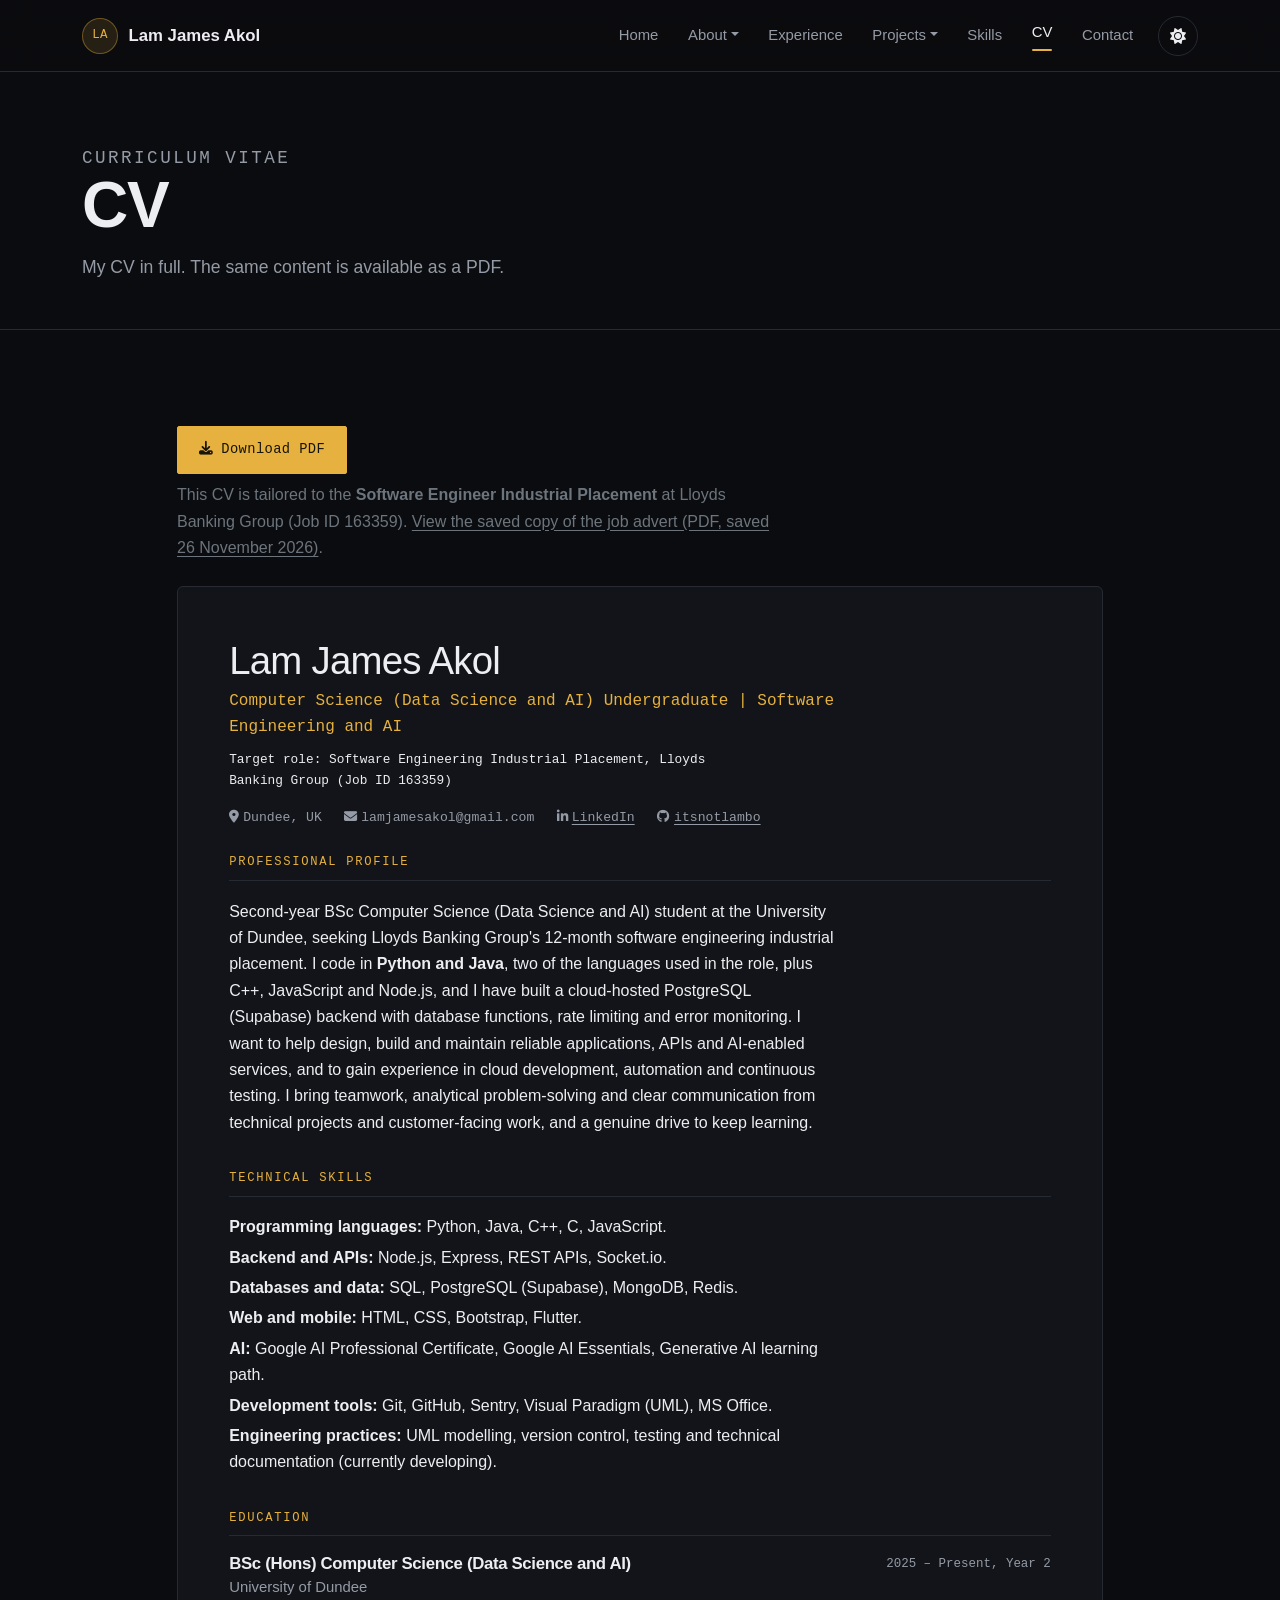
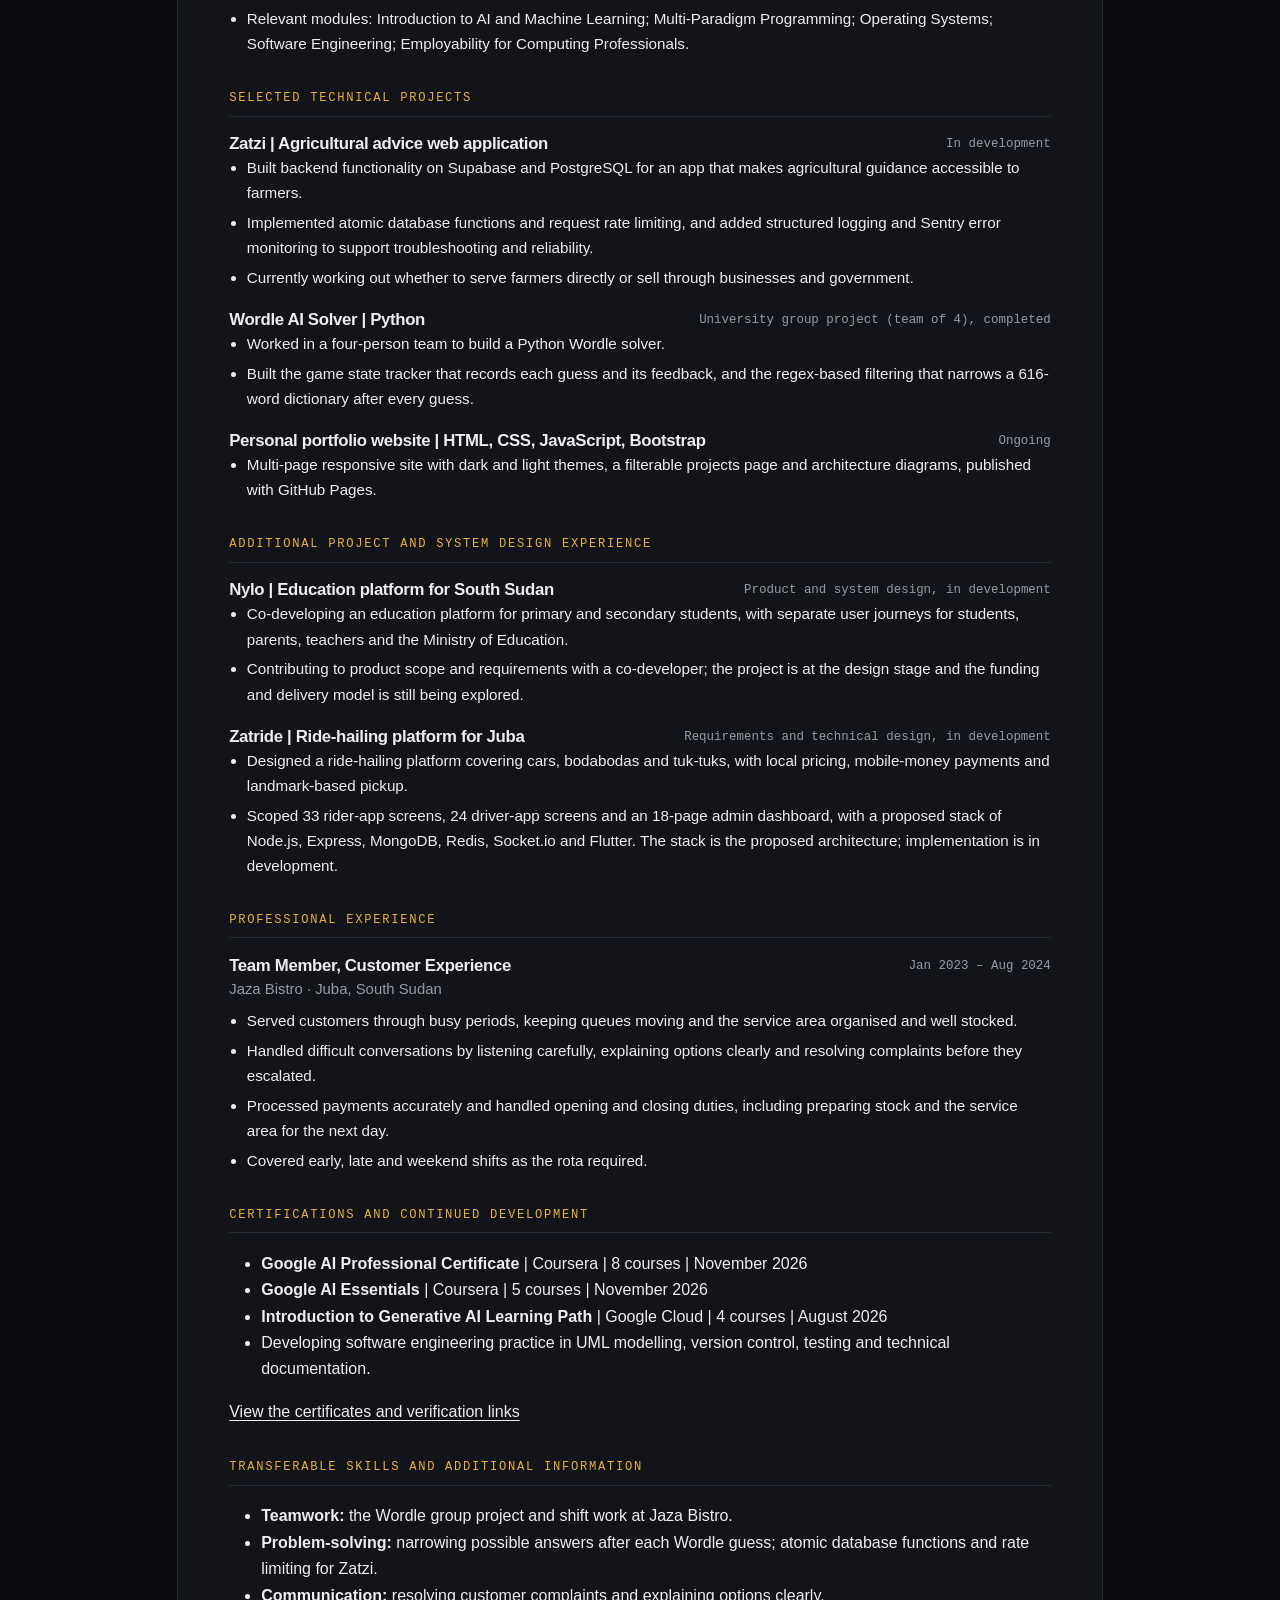
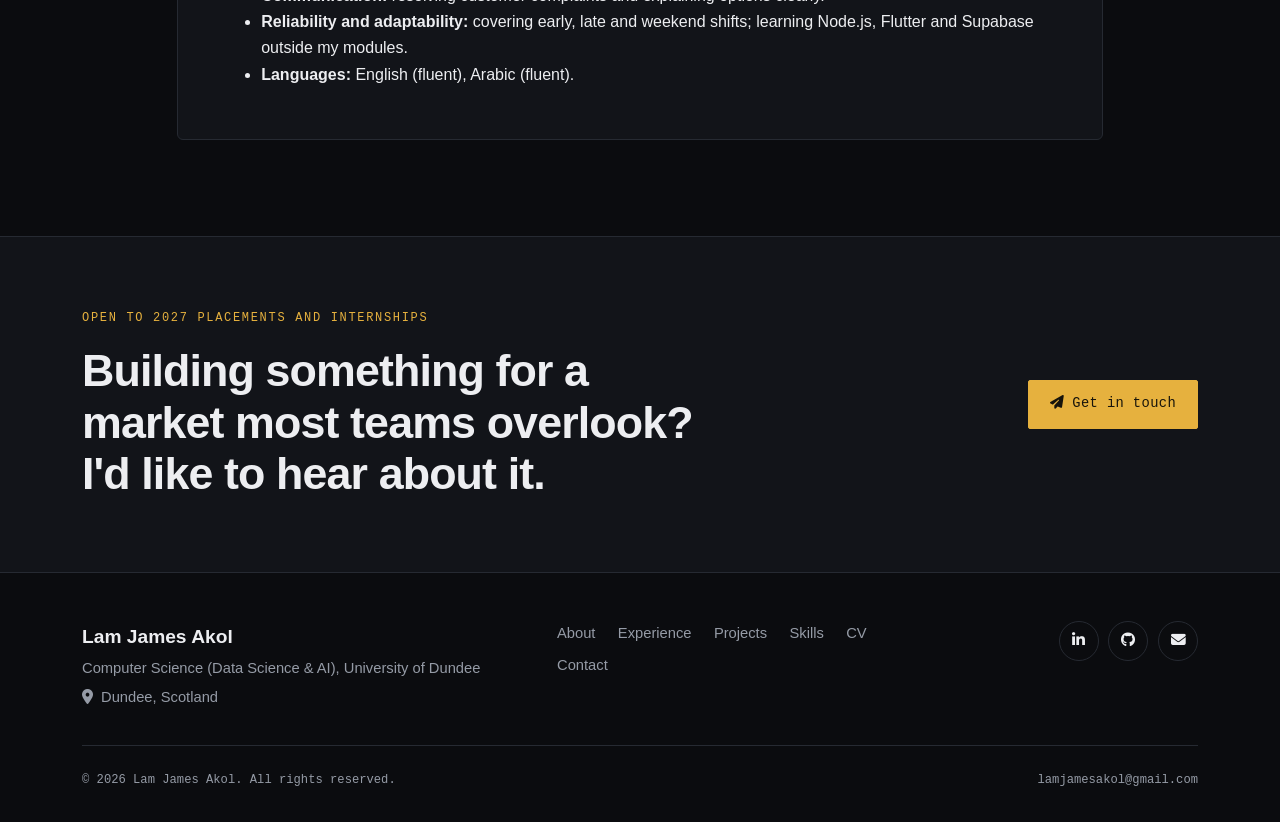
==== commit d1d42f83: "Sync on-site CV with the Lloyds-tailored PDF and remove an unconfirmed skill Co-Authored-By: Claude " ====
--- a/cv.html
+++ b/cv.html
@@ -83,62 +83,101 @@
           <article class="cv-sheet reveal">
             <header>
               <h1 class="h2 mb-1" style="font-size:clamp(1.8rem,4vw,2.4rem)">Lam James Akol</h1>
-              <p class="text-accent mono mb-3">Computer Science (Data Science and AI) student</p>
+              <p class="text-accent mono mb-2">Computer Science (Data Science and AI) Undergraduate | Software Engineering and AI</p>
+              <p class="mono mb-3" style="font-size:.8rem">Target role: Software Engineering Industrial Placement, Lloyds Banking Group (Job ID 163359)</p>
               <div class="cv-contact">
-                <span><i class="fa-solid fa-location-dot me-1" aria-hidden="true"></i>Dundee, Scotland</span>
+                <span><i class="fa-solid fa-location-dot me-1" aria-hidden="true"></i>Dundee, UK</span>
                 <span><i class="fa-solid fa-envelope me-1" aria-hidden="true"></i>lamjamesakol@gmail.com</span>
                 <a href="https://www.linkedin.com/in/lam-james-akol-zakayo-65b657388/" target="_blank" rel="noopener noreferrer"><i class="fa-brands fa-linkedin-in me-1" aria-hidden="true"></i>LinkedIn</a>
                 <a href="https://github.com/itsnotlambo" target="_blank" rel="noopener noreferrer"><i class="fa-brands fa-github me-1" aria-hidden="true"></i>itsnotlambo</a>
               </div>
             </header>
 
-            <h2>Profile</h2>
-            <p>Second-year Computer Science (Data Science and AI) student who designs and builds software for African markets, starting with South Sudan, from a ride-hailing platform for Juba to a learning platform for public schools. Comfortable across backend, mobile and AI integration, with twenty months of customer-facing experience. Seeking a 2027 placement or internship in software, data or AI.</p>
+            <h2>Professional profile</h2>
+            <p>Second-year BSc Computer Science (Data Science and AI) student at the University of Dundee, seeking Lloyds Banking Group's 12-month software engineering industrial placement. I code in <strong>Python and Java</strong>, two of the languages used in the role, plus C++, JavaScript and Node.js, and I have built a cloud-hosted PostgreSQL (Supabase) backend with database functions, rate limiting and error monitoring. I want to help design, build and maintain reliable applications, APIs and AI-enabled services, and to gain experience in cloud development, automation and continuous testing. I bring teamwork, analytical problem-solving and clear communication from technical projects and customer-facing work, and a genuine drive to keep learning.</p>
+
+            <h2>Technical skills</h2>
+            <p class="mb-1"><strong>Programming languages:</strong> Python, Java, C++, C, JavaScript.</p>
+            <p class="mb-1"><strong>Backend and APIs:</strong> Node.js, Express, REST APIs, Socket.io.</p>
+            <p class="mb-1"><strong>Databases and data:</strong> SQL, PostgreSQL (Supabase), MongoDB, Redis.</p>
+            <p class="mb-1"><strong>Web and mobile:</strong> HTML, CSS, Bootstrap, Flutter.</p>
+            <p class="mb-1"><strong>AI:</strong> Google AI Professional Certificate, Google AI Essentials, Generative AI learning path.</p>
+            <p class="mb-1"><strong>Development tools:</strong> Git, GitHub, Sentry, Visual Paradigm (UML), MS Office.</p>
+            <p class="mb-0"><strong>Engineering practices:</strong> UML modelling, version control, testing and technical documentation (currently developing).</p>
 
             <h2>Education</h2>
             <div class="cv-entry">
-              <div class="cv-entry-head"><h3>BSc (Hons) Computer Science (Data Science and AI)</h3><span class="when">Year 2, current</span></div>
+              <div class="cv-entry-head"><h3>BSc (Hons) Computer Science (Data Science and AI)</h3><span class="when">2025 – Present, Year 2</span></div>
               <p class="org">University of Dundee</p>
-              <ul><li>Current modules: Introduction to AI and Machine Learning; Multi-Paradigm Programming; Operating Systems; Software Engineering; Employability for Computing Professionals.</li></ul>
-            </div>
-
-            <h2>Experience</h2>
-            <div class="cv-entry">
-              <div class="cv-entry-head"><h3>Founder and developer</h3><span class="when">Ongoing</span></div>
-              <p class="org">Zatzi (independent) · Dundee and Juba</p>
-              <ul>
-                <li>Architected Zatride: rider, driver and admin surfaces (75 screens and pages) on Node.js, MongoDB, Redis, Socket.io and Flutter.</li>
-                <li>Hardened the Zatzi backend on Supabase with atomic RPC, rate limiting, structured logging and Sentry.</li>
-                <li>Co-developing Nylo, a P1–S4 learning platform with an AI assistant and role-based portals.</li>
-              </ul>
-            </div>
+              <ul><li>Relevant modules: Introduction to AI and Machine Learning; Multi-Paradigm Programming; Operating Systems; Software Engineering; Employability for Computing Professionals.</li></ul>
+            </div>
+
+            <h2>Selected technical projects</h2>
+            <div class="cv-entry">
+              <div class="cv-entry-head"><h3>Zatzi | Agricultural advice web application</h3><span class="when">In development</span></div>
+              <ul>
+                <li>Built backend functionality on Supabase and PostgreSQL for an app that makes agricultural guidance accessible to farmers.</li>
+                <li>Implemented atomic database functions and request rate limiting, and added structured logging and Sentry error monitoring to support troubleshooting and reliability.</li>
+                <li>Currently working out whether to serve farmers directly or sell through businesses and government.</li>
+              </ul>
+            </div>
+            <div class="cv-entry">
+              <div class="cv-entry-head"><h3>Wordle AI Solver | Python</h3><span class="when">University group project (team of 4), completed</span></div>
+              <ul>
+                <li>Worked in a four-person team to build a Python Wordle solver.</li>
+                <li>Built the game state tracker that records each guess and its feedback, and the regex-based filtering that narrows a 616-word dictionary after every guess.</li>
+              </ul>
+            </div>
+            <div class="cv-entry">
+              <div class="cv-entry-head"><h3>Personal portfolio website | HTML, CSS, JavaScript, Bootstrap</h3><span class="when">Ongoing</span></div>
+              <ul><li>Multi-page responsive site with dark and light themes, a filterable projects page and architecture diagrams, published with GitHub Pages.</li></ul>
+            </div>
+
+            <h2>Additional project and system design experience</h2>
+            <div class="cv-entry">
+              <div class="cv-entry-head"><h3>Nylo | Education platform for South Sudan</h3><span class="when">Product and system design, in development</span></div>
+              <ul>
+                <li>Co-developing an education platform for primary and secondary students, with separate user journeys for students, parents, teachers and the Ministry of Education.</li>
+                <li>Contributing to product scope and requirements with a co-developer; the project is at the design stage and the funding and delivery model is still being explored.</li>
+              </ul>
+            </div>
+            <div class="cv-entry">
+              <div class="cv-entry-head"><h3>Zatride | Ride-hailing platform for Juba</h3><span class="when">Requirements and technical design, in development</span></div>
+              <ul>
+                <li>Designed a ride-hailing platform covering cars, bodabodas and tuk-tuks, with local pricing, mobile-money payments and landmark-based pickup.</li>
+                <li>Scoped 33 rider-app screens, 24 driver-app screens and an 18-page admin dashboard, with a proposed stack of Node.js, Express, MongoDB, Redis, Socket.io and Flutter. The stack is the proposed architecture; implementation is in development.</li>
+              </ul>
+            </div>
+
+            <h2>Professional experience</h2>
             <div class="cv-entry">
               <div class="cv-entry-head"><h3>Team Member, Customer Experience</h3><span class="when">Jan 2023 – Aug 2024</span></div>
               <p class="org">Jaza Bistro · Juba, South Sudan</p>
               <ul>
-                <li>Served customers, took orders and handled payments accurately during peak periods.</li>
-                <li>Resolved complaints and special requests calmly as part of a front-of-house team on a rota.</li>
-              </ul>
-            </div>
-
-            <h2>Projects</h2>
-            <div class="cv-entry">
-              <div class="cv-entry-head"><h3>Wordle AI Solver</h3><span class="when">Oct 2026</span></div>
-              <p class="org">University group project, CS21002</p>
-              <ul><li>Built the game state tracker (Python): classes, regex-based candidate filtering over a 616-word dictionary, and shared state for search and ML solvers.</li></ul>
-            </div>
-            <h2>Skills</h2>
-            <p class="mb-1"><strong>Languages:</strong> Python, Java, C++, C, JavaScript, SQL, HTML, CSS, Dart</p>
-            <p class="mb-1"><strong>Frameworks and data:</strong> Flutter, Node.js, Express, React Native, Bootstrap, Supabase, PostgreSQL, MongoDB, Redis</p>
-            <p class="mb-0"><strong>Tools:</strong> Git, GitHub, Sentry, UML, AI coding tools (Claude Code)</p>
-
-            <h2>Certifications</h2>
+                <li>Served customers through busy periods, keeping queues moving and the service area organised and well stocked.</li>
+                <li>Handled difficult conversations by listening carefully, explaining options clearly and resolving complaints before they escalated.</li>
+                <li>Processed payments accurately and handled opening and closing duties, including preparing stock and the service area for the next day.</li>
+                <li>Covered early, late and weekend shifts as the rota required.</li>
+              </ul>
+            </div>
+
+            <h2>Certifications and continued development</h2>
+            <ul>
+              <li><strong>Google AI Professional Certificate</strong> | Coursera | 8 courses | November 2026</li>
+              <li><strong>Google AI Essentials</strong> | Coursera | 5 courses | November 2026</li>
+              <li><strong>Introduction to Generative AI Learning Path</strong> | Google Cloud | 4 courses | August 2026</li>
+              <li>Developing software engineering practice in UML modelling, version control, testing and technical documentation.</li>
+            </ul>
+            <p class="mb-3"><a href="skills.html#certifications">View the certificates and verification links</a></p>
+
+            <h2>Transferable skills and additional information</h2>
             <ul class="mb-0">
-              <li>Google AI Professional Certificate, Coursera (Nov 2026)</li>
-              <li>Google AI Essentials, Coursera (Nov 2026)</li>
-              <li>Introduction to Generative AI Learning Path, Google Cloud (Aug 2026)</li>
-            </ul>
-            <p class="mt-3 mb-0"><a href="skills.html#certifications">View the certificates and verification links</a></p>
+              <li><strong>Teamwork:</strong> the Wordle group project and shift work at Jaza Bistro.</li>
+              <li><strong>Problem-solving:</strong> narrowing possible answers after each Wordle guess; atomic database functions and rate limiting for Zatzi.</li>
+              <li><strong>Communication:</strong> resolving customer complaints and explaining options clearly.</li>
+              <li><strong>Reliability and adaptability:</strong> covering early, late and weekend shifts; learning Node.js, Flutter and Supabase outside my modules.</li>
+              <li><strong>Languages:</strong> English (fluent), Arabic (fluent).</li>
+            </ul>
           </article>
         </div>
       </div>
